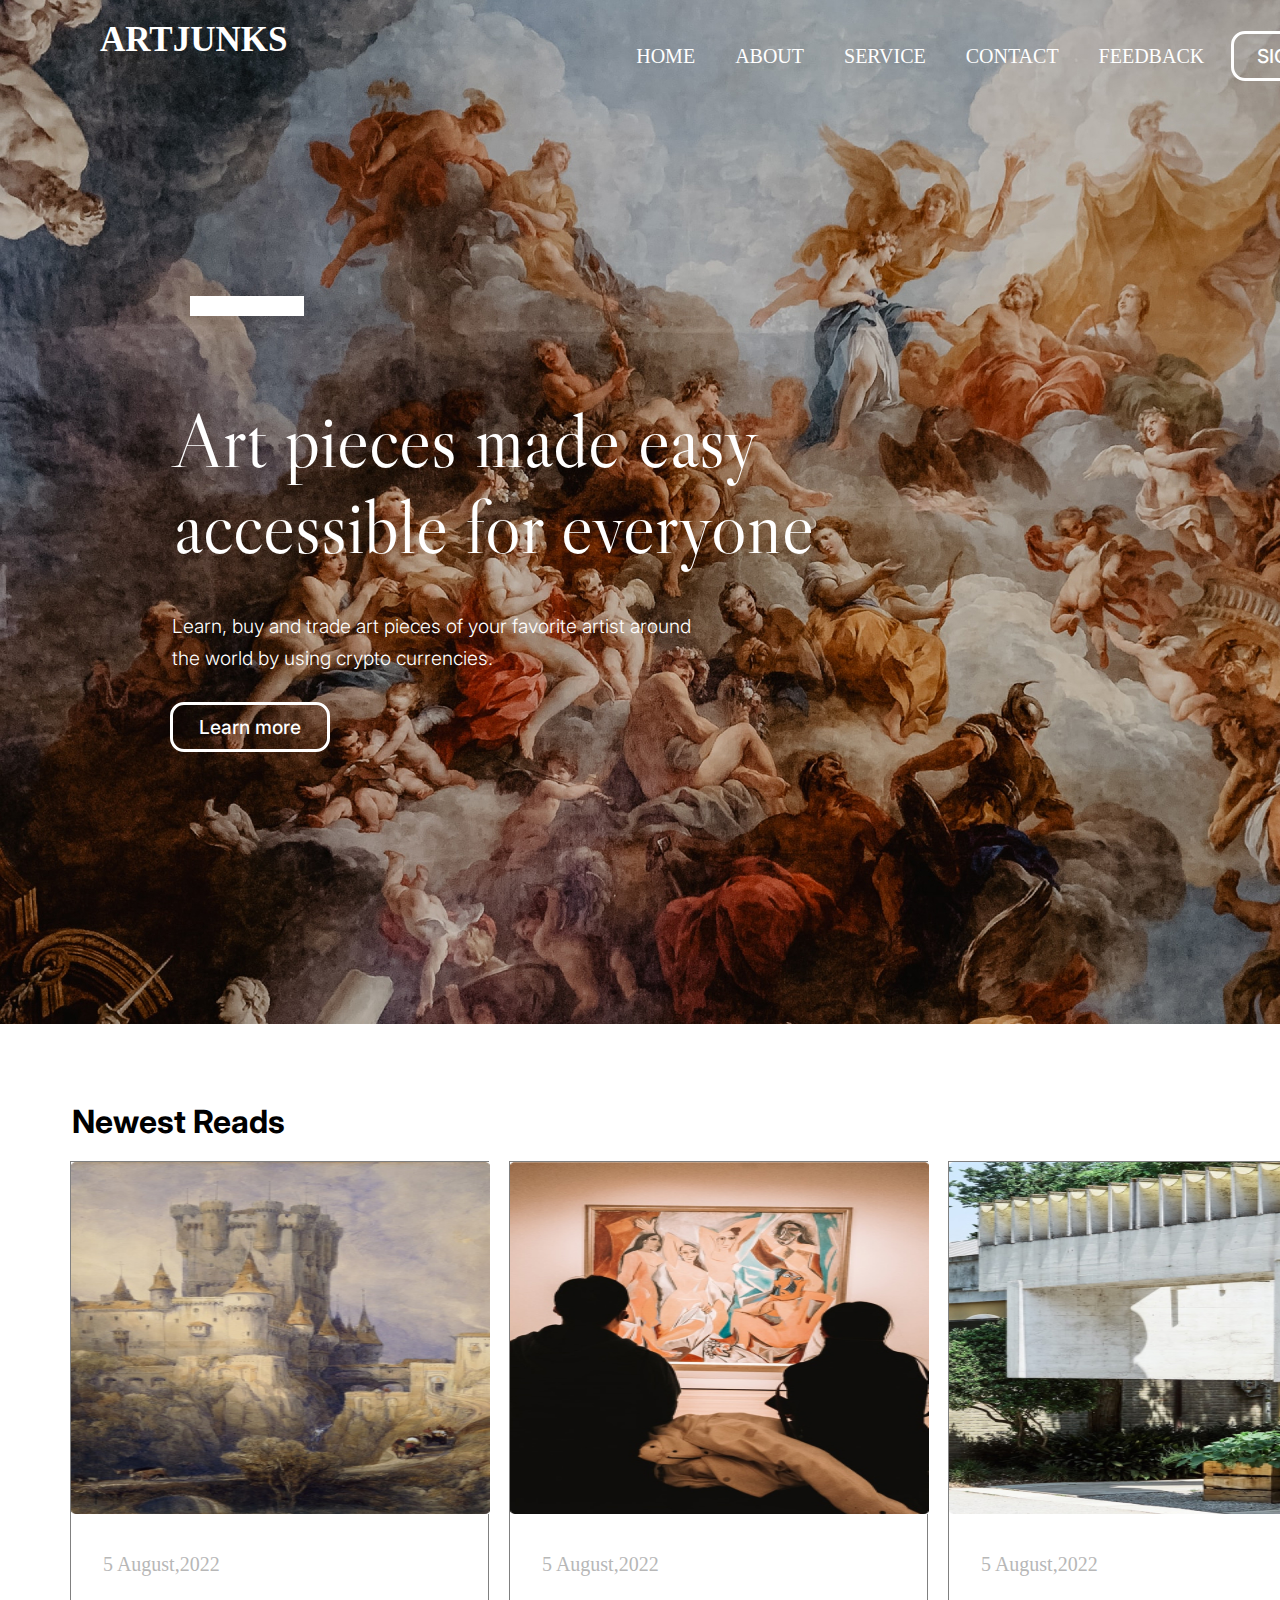
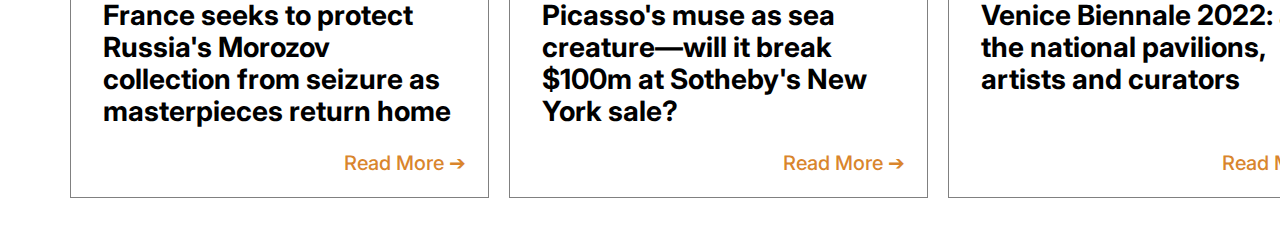
==== src/index.html @ 5186c9f1 "create a folder name of src" ====
<!DOCTYPE html>
<html lang="en">

<head>
    <meta charset="UTF-8">
    <meta http-equiv="X-UA-Compatible" content="IE=edge">
    <meta name="viewport" content="width=device-width, initial-scale=1.0">
    <title>Assignment-2</title>
    <link rel="stylesheet" href="style.css">
    <link rel="preconnect" href="https://fonts.googleapis.com">
    <link rel="preconnect" href="https://fonts.gstatic.com" crossorigin>
    <link
        href="https://fonts.googleapis.com/css2?family=Inter:wght@100;200;300;400;500;600;700;800;900&family=Libre+Caslon+Display&display=swap"
        rel="stylesheet">
    <link rel="stylesheet" href="https://cdnjs.cloudflare.com/ajax/libs/font-awesome/4.7.0/css/font-awesome.min.css">
</head>

<body>
    <div id="hero-section">
        <nav>
            <input type="checkbox" class="mycheckbox" id="check">
            <label for="mycheck" class="checkbutton">
                <i class="fa fa-bars"></i>
            </label>
        <label class="logo">ARTJUNKS</label>
        <ul>
            <li> <a href="" class="active">HOME</a></li>
            <li> <a href="">ABOUT</a></li>
            <li> <a href="">SERVICE</a></li>
            <li> <a href="">CONTACT</a></li>
            <li> <a href="">FEEDBACK</a></li>
            <li> 
                <button class="btn">SIGN IN</button>
            </li>
        </ul>
        </nav>
        

         <div class="part">
            <div class="empty-box"></div>
            <h1>Art pieces made easy accessible for everyone</h1>
            <p class="hero-text">Learn, buy and trade art pieces of your favorite artist around the world by using
                crypto
                currencies.
            </p>
            <button class="Learn-btn"> Learn more</button>
        </div>
    </div>



     <div class="content-section">
        <h2>Newest Reads</h2>
        <div class="news-box">
            <div class="news-box-1">
                <img src="castle.jpg" class="news" alt="news">
                <p class="date">5 August,2022</p>
                <p class="detail">France seeks to protect Russia's Morozov collection from seizure as masterpieces
                    return home</p>
                <p class="read">Read More ➔</p>
            </div>

            <div class="news-box-2">
                <img src="painting.jpg" class="news" alt="news">
                <p class="date">5 August,2022</p>
                <p class="detail">Picasso's muse as sea creature—will it break $100m at Sotheby's New York sale?</p>
                <p class="read">Read More ➔</p>
            </div>

            <div class="news-box-3">
                <img src="wallapaper.jpg" class="news" alt="news">
                <p class="date">5 August,2022</p>
                <p class="detail">Venice Biennale 2022: all the national pavilions, artists and curators</p>
                <p class="read">Read More ➔</p>
            </div>
        </div>

    </div>  

</body>

</html>
---- src/style.css ----
body{
    margin: 0;
    padding: 0;
    height: 1830px;
    

}

html{
    font-size: 16px;
}
#hero-section{
    width: 1440px;
    height: 1024px;
    background-image: url(Background.jpg);
    background-size: cover;
    background-repeat: no-repeat;
    object-fit: cover;
    margin-right: 0px;
}

body{
    text-decoration: none;
}

.part {
    margin-left: 70px;
}

.Learn-btn {
    border: 3px solid white;
    border-radius: 14px;
    background: none;
    color: white;
    margin: 32px;
    width: 160px;
    height: 50px;
    font-family: Inter;
    font-size: 1.2rem;
    font-weight: 500;
    cursor: pointer;
    margin-left: 100px;
}
 a:hover{
    background: #1b9bff;
    transition: .5s;
}
nav{
    height: 80px;
    width: 98%;
    color: #ffffff;
}
nav ul li{
    display: inline-block;
    line-height: 80px;
    margin: 0 5px;
}
nav ul li a{
    color: white;
    text-decoration: none;
    font-size: 20px;
    padding: 7px 13px;
}
nav ul{
    float: right;
    margin-right: 55px;
}
label.logo{
    color: #ffffff;
    font-size: 35px;
    line-height: 80px;
    padding: 50px 100px;
    margin-top: 40px;
    font-weight: bold;
}

.checkbutton{
    font-size: 30px;
    color: white;
    float: right;
    line-height: 80px;
    margin-right: 40px;
    cursor: pointer;
    display: none;
}
.mycheckbox{
    display: none;
}

.btn{
    border: 3px solid white;
    border-radius: 14px;
    background: none;
    color: white;
    width: 120px;
    height: 50px;
    font-family: Inter;
    font-size: 1.2rem;
    font-weight: 500;
    cursor: pointer;
}


.empty-box{
    height: 20px;
    width: 50px;
    background-color: white;
    padding: 0 32px;
    margin: 0 32px;
   margin-top: 216px;
    margin-left: 120px;
}

h1 {
    width: 750px;
    height: 180px;
    font-family: Libre Caslon Display;
    font-size: 75px;
    font-weight: 500;
    text-align: left;
    color: white;
    padding: 32px 32px;
    margin-left: 72px;
    line-height: 86px;
    margin-bottom: 0px;


}

.hero-text {
    font-family: Inter;
    font-size: 1.2rem;
    font-weight: 300;
    margin: 0 102px;
    text-align: left;
    color: white;
    line-height: 2rem;
    width: 528px;
    height: 60px;
}


.bar{
    width: 35px;
    height: 35px;
    display: none;
}



h2 {
    color: black;
    font-family: Inter;
    font-size: 2rem;
    font-weight: 700;
    margin: 78px 32px 20px 72px;
}

.news-box{
    display: grid;
    column-gap: 20px;
    grid-template-columns: repeat(3, 419px);
   /* grid-template-rows: repeat(3,419px);*/
    text-align: center;
    border: 1 px solid gray;
    margin-left: 70px;
    }
 .news-box-1{
    height: 635px;
    border: 1px solid gray;
 }
 .news-box-2{
    height: 635px;
    border: 1px solid gray;
 }
 .news-box-3{
    height: 635px;
    border: 1px solid gray;
 }
 .news{
    width: 419px;
    height: 352px;
 }
 .date {
    color: #B7B7B7;
    font-size: 1.25rem;
    height: 18px;
    margin-left: 32px;
    margin-top: 35px;
    text-align: left;
}
.detail {
    color: black;
    width: 355px;
    height: 120px;
    font-family: Inter;
    font-size: 1.75rem;
    font-weight: 700;
    line-height: 2rem;
    text-align: left;
    margin-left: 32px;

}
.Learn-btn{
    margin-left: 100px;
}
.read {
    font-family: Inter;
    height: 18px;
    font-size: 1.25rem;
    font-weight: 500;
    color: #D9852C;
    margin-top: 32px;
    margin-left: 250px;
}

.read:hover {
 cursor: pointer;
}

@media screen and (max-width:952px) {
    label.logo{
        font-size: 30px;
        padding-left: 50px;
    }
    nav ul li a{
        font-size: 16px;

    }
}


/* Small devices (mobile/tablets) */
@media screen and (min-width: 576px) and (max-width: 768px){

.h3{
    margin-top: 0px;
}
.art{
    margin-left: 60px;
}
#hero-section{
    width: 750px;
    height: 1024px;
    background-image: url(tablet.jpg);
    background-size: cover;
    background-repeat: no-repeat;
    object-fit: cover;
    margin-right: 0px;
    margin-left: 0px;
}
.hero{
    display: flex;
}
.part{
    margin-left: 0px;
}

.menu{
    display: none;
}
.checkbutton{
    display: block; 
    margin-left: 100px;
}
ul{
    position: fixed;
width: 100%;
height: 100vh;
top: 80px;
left: -100%;
text-align: center;
transition: all.5s;
}
nav ul li{
    display: block;
    margin: 50px 0;
    line-height: 30px;
}
nav ul li a{
    font-size: 20px;
    color: black;
}

.mycheckbox:checked ~ ul{
    left: 0;
}
nav{
    margin-right: 100px;
}

.empty-box{
    margin-top: 160px;
    margin-left: 50px;
    width: 50px;
    height: 15px;
}

.bar{
    display: inline;
    background-color: #1b9bff;
    width: 35px;
    height: 35px;
    float: left;


}

h1{
 width: 600px;
height: 120 px;
font-family: Libre Caslon Display;
font-size: 60px;
font-weight: 400;
line-height: 87px;
letter-spacing: 0em;
padding: 0px;
margin-left: 50px;


margin-top: 20px;

}
.hero-text{
    margin-left: 50px;
    font-size: 18px;
}
.news-box{
    display: grid;
    column-gap: 20px;
    margin-left: 60px;
    grid-template-columns: repeat(3, 187px);
   /* grid-template-rows: repeat(3,419px);*/
    border: 1 px solid gray;
    /*margin-right: 80px;*/

    }
    .news-box-1{
        height: 635px;
        border: 1px solid gray;
     }
     .news-box-2{
        height: 635px;
        border: 1px solid gray;
     }
     .news-box-3{
        height: 635px;
        border: 1px solid gray;
     }
     .news{
        width: 187px;
        height: 352px;
     }
     .date{
height: 16px;
border-radius: nullpx;
font-family: Inter;
font-size: 13px;
font-weight: 500;
line-height: 16px;
letter-spacing: 0em;
text-align: left;
     }

.detail{
    height: 126px;
    width: 123px;
    font-family: Inter;
font-size: 15px;
font-weight: 700;
line-height: 18px;
letter-spacing: 0em;
text-align: left;
}
.read{
    width: 100px;
    height: 18px;
    font-family: Inter;
font-size: 15px;
font-weight: 500;
line-height: 18px;
letter-spacing: 0em;
margin-left: 80px;

}
.Learn-btn{
    margin-left: 50px;
}


}


@media screen and (max-width: 576px){
    body{
        width: min-content;
    }
#hero-section{
    width: 550px;
    height: 1024px;
    background-image: url(mobile.jpg);
    object-fit: cover;
    background-size: cover;
    background-repeat: no-repeat;
}
.menu{
    display: none;
}


h1{
    height: 186px;
width: 314px;
border-radius: nullpx;
font-family: Libre Caslon Display;
font-size: 40px;
font-weight: 400;
line-height: 62px;
letter-spacing: 0em;
padding: 0px;
margin-left: 50px;

}
.part{
    margin-left: 10px;
}
.hero-text{
    height: 90px;
width: 314px;
border-radius: nullpx;
font-family: Inter;
font-size: 18px;
font-weight: 500;
line-height: 30px;
letter-spacing: 0em;
margin-left: 50px;

}
.news-box{
    display: flex;
    flex-direction: column;
    row-gap: 20px;
    margin-left: 100px;
}
.news-box-1{
    height: 619px;
    width: 311px;
    border: 1px solid gray;
 }
 .news-box-2{
    height: 619px;
    width: 311px;
    border: 1px solid gray;
 }
 .news-box-3{
    height: 619px;
    width: 311px;
    border: 1px solid gray;
 }
 .news{
    width: 311px;
    height: 352px;
 }
 .date{
    height: 16px;
    border-radius: nullpx;
    font-family: Inter;
    font-size: 13px;
    font-weight: 500;
    line-height: 16px;
    letter-spacing: 0em;
    text-align: left;
         }
    .detail{
        height: 126px;
        width: 247px;
        font-family: Inter;
    font-size: 20px;
    font-weight: 700;
    line-height: 18px;
    letter-spacing: 0em;
    text-align: left;
    }
    .read{
        width: 100px;
        height: 18px;
        font-family: Inter;
    font-size: 15px;
    font-weight: 500;
    line-height: 18px;
    letter-spacing: 0em;
    margin-left: 170px;
    
    }
    .checkbutton{
        display: block; 
        margin-left: 100px;
    }
    ul{
        position: fixed;
width: 100%;
height: 100vh;
top: 80px;
left: -100%;
text-align: center;
transition: all.5s;
    }
    nav ul li{
        display: block;
        margin: 50px 0;
        line-height: 30px;
    }
    nav ul li a{
        font-size: 20px;
        color: black;
    }
    
    .mycheckbox:checked ~ ul{
        left: 0;
    }
    nav{
        margin-right: 100px;
    }
    h2{
    
        margin-left: 90px;
    }
    .Learn-btn{
        margin-left: 50px;
    }
    .empty-box{
        margin-left: 50px;
    }
}
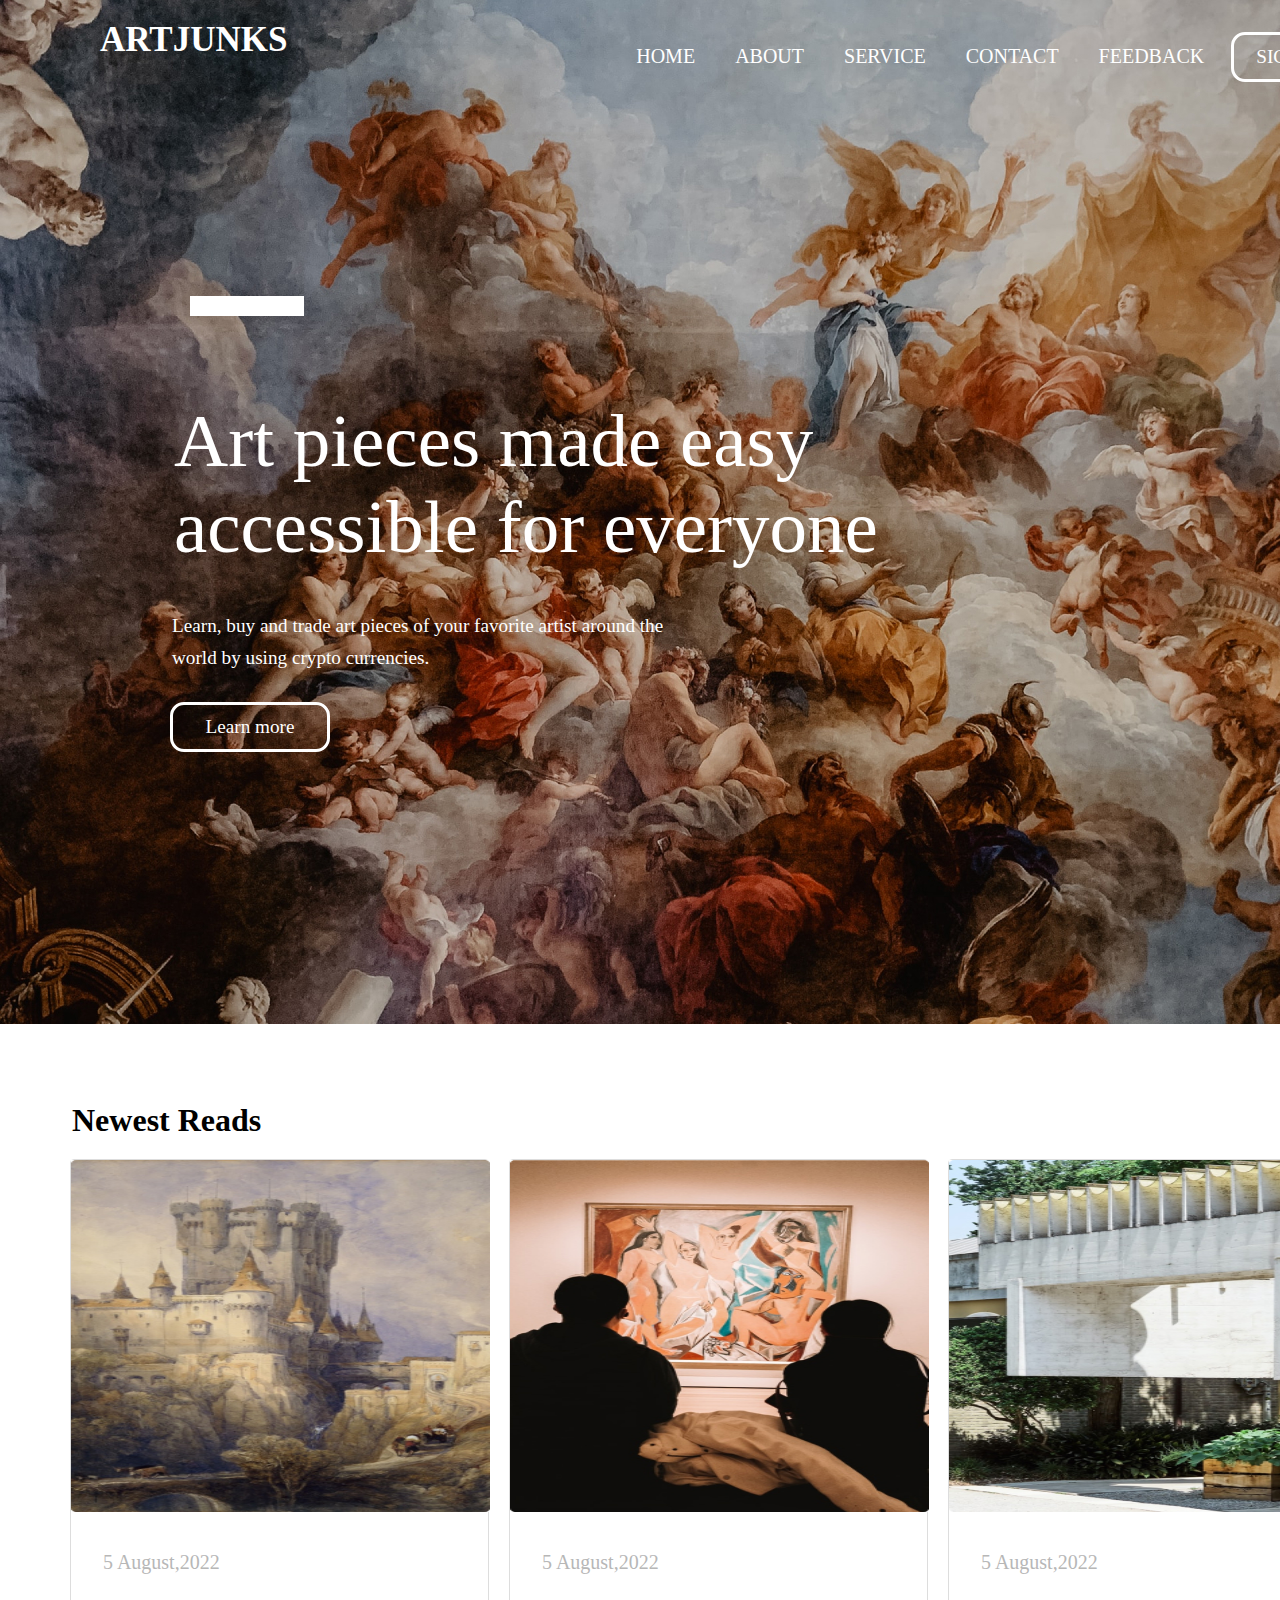
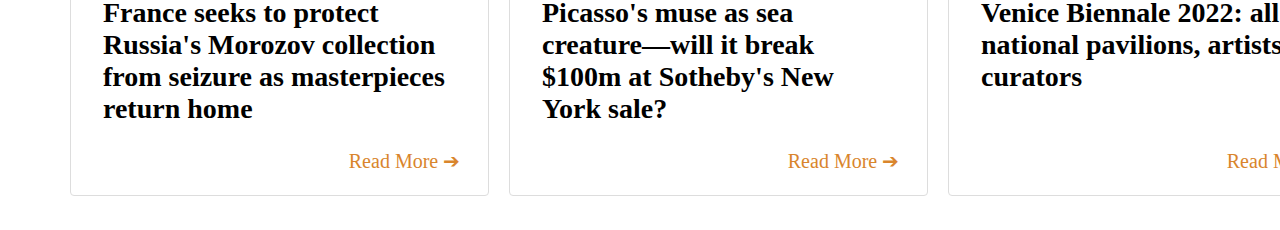
==== commit 95dbd7ab: "width is set for all devices" ====
--- a/src/index.html
+++ b/src/index.html
@@ -7,11 +7,6 @@
     <meta name="viewport" content="width=device-width, initial-scale=1.0">
     <title>Assignment-2</title>
     <link rel="stylesheet" href="style.css">
-    <link rel="preconnect" href="https://fonts.googleapis.com">
-    <link rel="preconnect" href="https://fonts.gstatic.com" crossorigin>
-    <link
-        href="https://fonts.googleapis.com/css2?family=Inter:wght@100;200;300;400;500;600;700;800;900&family=Libre+Caslon+Display&display=swap"
-        rel="stylesheet">
     <link rel="stylesheet" href="https://cdnjs.cloudflare.com/ajax/libs/font-awesome/4.7.0/css/font-awesome.min.css">
 </head>
 
@@ -48,7 +43,6 @@
     </div>
 
 
-
      <div class="content-section">
         <h2>Newest Reads</h2>
         <div class="news-box">
@@ -75,8 +69,8 @@
             </div>
         </div>
 
-    </div>  
+    </div>   
 
-</body>
+</body> 
 
 </html>--- a/src/style.css
+++ b/src/style.css
@@ -2,6 +2,7 @@
     margin: 0;
     padding: 0;
     height: 1830px;
+
     
 
 }
@@ -17,6 +18,7 @@
     background-repeat: no-repeat;
     object-fit: cover;
     margin-right: 0px;
+    overflow: hidden;
 }
 
 body{
@@ -153,8 +155,13 @@
     font-family: Inter;
     font-size: 2rem;
     font-weight: 700;
-    margin: 78px 32px 20px 72px;
-}
+    margin-top: 78px;
+    margin-right: 32px;
+    margin-bottom: 20px;
+    margin-left: 72px;
+}
+
+
 
 .news-box{
     display: grid;
@@ -162,20 +169,24 @@
     grid-template-columns: repeat(3, 419px);
    /* grid-template-rows: repeat(3,419px);*/
     text-align: center;
-    border: 1 px solid gray;
+    border: 1 px solid #DDDDDD;
     margin-left: 70px;
+    border-radius: 4px;
     }
  .news-box-1{
     height: 635px;
-    border: 1px solid gray;
+    border: 1px solid #DDDDDD;
+    border-radius: 4px;
  }
  .news-box-2{
     height: 635px;
-    border: 1px solid gray;
+    border: 1px solid #DDDDDD;
+    border-radius: 4px;
  }
  .news-box-3{
     height: 635px;
-    border: 1px solid gray;
+    border: 1px solid #DDDDDD;
+    border-radius: 4px;
  }
  .news{
     width: 419px;
@@ -240,11 +251,12 @@
     margin-left: 60px;
 }
 #hero-section{
-    width: 750px;
+    width: 764px;
     height: 1024px;
     background-image: url(tablet.jpg);
     background-size: cover;
     background-repeat: no-repeat;
+    overflow: hidden;
     object-fit: cover;
     margin-right: 0px;
     margin-left: 0px;
@@ -328,7 +340,7 @@
 .news-box{
     display: grid;
     column-gap: 20px;
-    margin-left: 60px;
+    margin-left: 82px;
     grid-template-columns: repeat(3, 187px);
    /* grid-template-rows: repeat(3,419px);*/
     border: 1 px solid gray;
@@ -386,6 +398,9 @@
 .Learn-btn{
     margin-left: 50px;
 }
+h2{
+    margin-left: 82px;
+}
 
 
 }
@@ -396,7 +411,7 @@
         width: min-content;
     }
 #hero-section{
-    width: 550px;
+    width: 575px;
     height: 1024px;
     background-image: url(mobile.jpg);
     object-fit: cover;
@@ -436,11 +451,15 @@
 margin-left: 50px;
 
 }
+
+h2{
+    margin-left: 170px;
+}
 .news-box{
     display: flex;
     flex-direction: column;
     row-gap: 20px;
-    margin-left: 100px;
+    margin-left: 132px;
 }
 .news-box-1{
     height: 619px;
@@ -522,8 +541,7 @@
         margin-right: 100px;
     }
     h2{
-    
-        margin-left: 90px;
+     margin-left: 132px;
     }
     .Learn-btn{
         margin-left: 50px;
